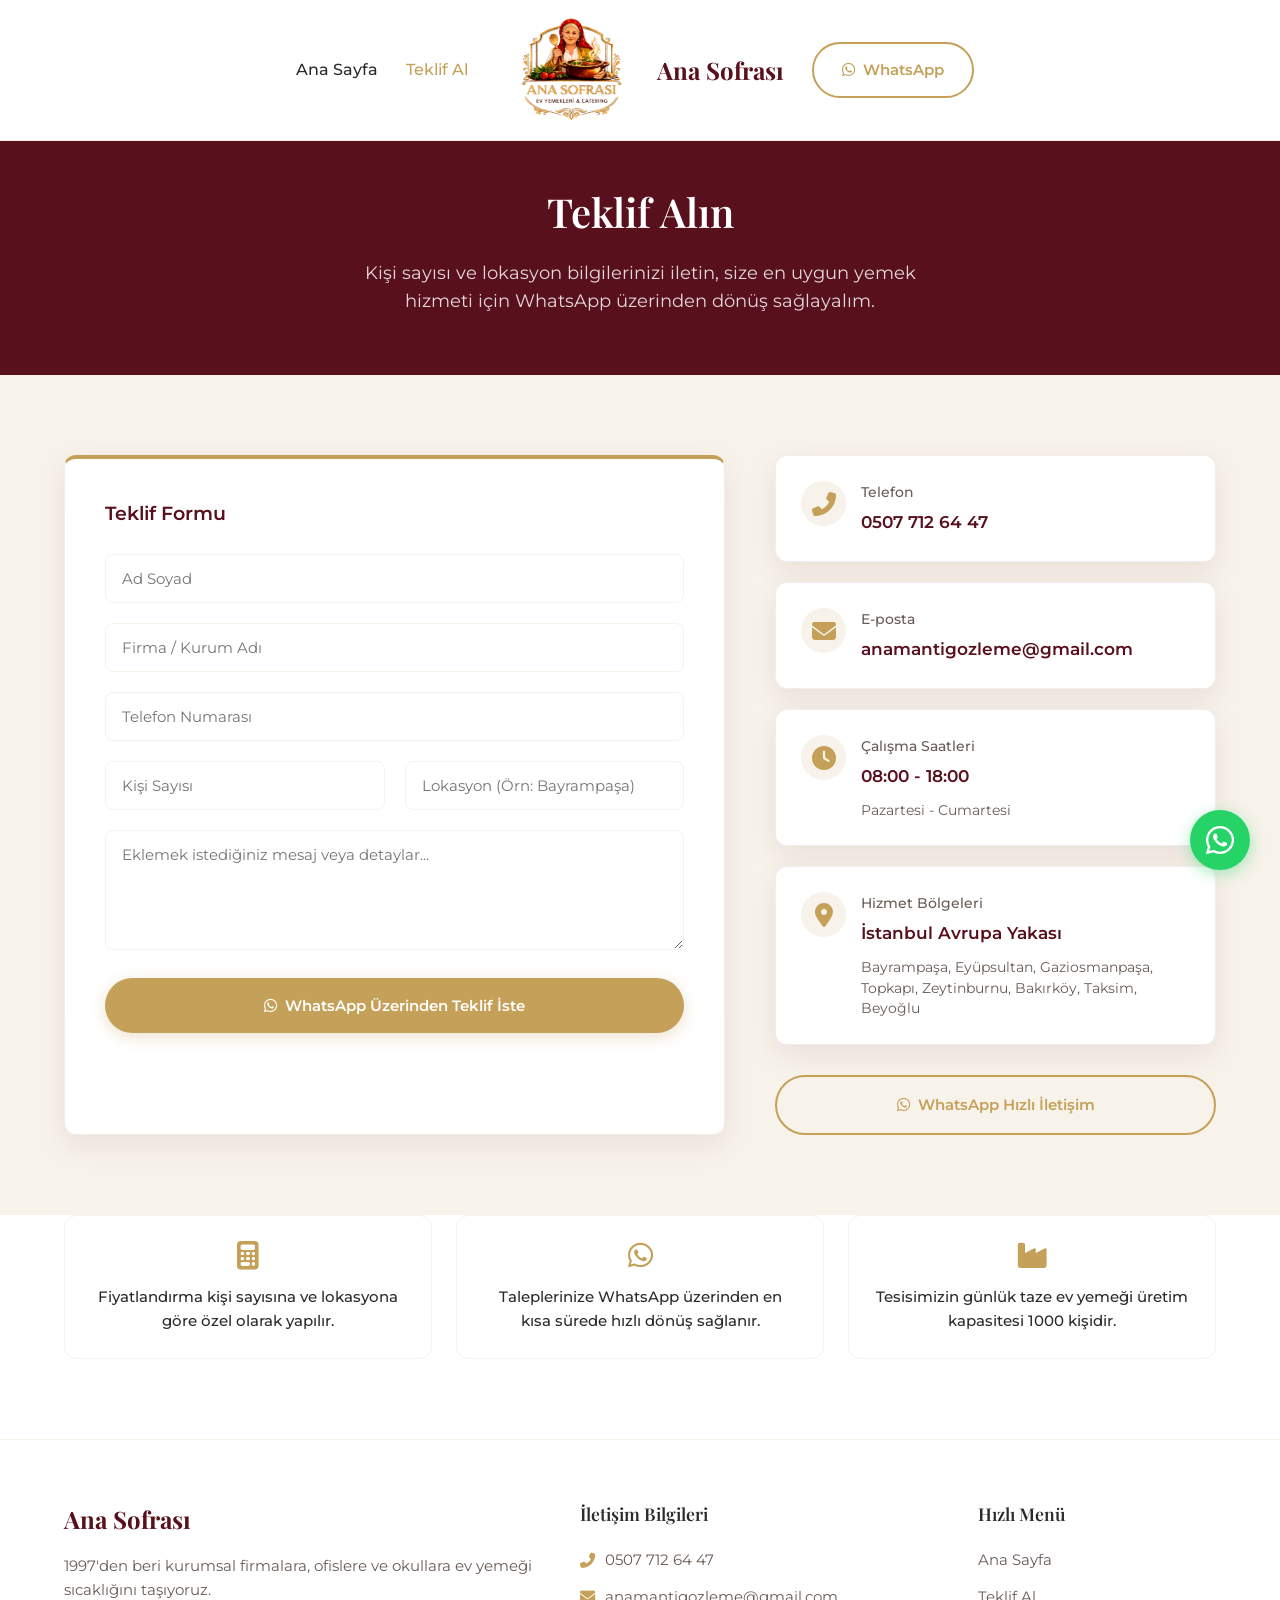
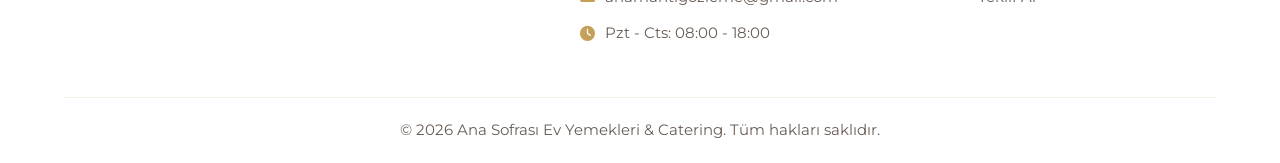
==== teklif.html @ 79eb02f5 "Add files via upload" ====
<!DOCTYPE html>
<html lang="tr">
<head>
    <meta charset="UTF-8">
    <meta name="viewport" content="width=device-width, initial-scale=1.0">
    <title>Teklif Al | Ana Sofrası Ev Yemekleri & Catering</title>
    <meta name="description" content="Ana Sofrası'ndan kurumsal yemek, ofis ve okul yemekleri için catering teklifi alın.">
    
    <!-- Google Fonts -->
    <link rel="preconnect" href="https://fonts.googleapis.com">
    <link rel="preconnect" href="https://fonts.gstatic.com" crossorigin>
    <link href="https://fonts.googleapis.com/css2?family=Montserrat:wght@400;500;600&family=Playfair+Display:ital,wght@0,600;0,700;1,600&display=swap" rel="stylesheet">
    
    <!-- FontAwesome -->
    <link rel="stylesheet" href="https://cdnjs.cloudflare.com/ajax/libs/font-awesome/6.4.0/css/all.min.css">
    
    <!-- Custom CSS -->
    <link rel="stylesheet" href="style.css?v=20260512-2">
</head>
<body>

    <!-- Floating WhatsApp -->
    <a href="https://wa.me/905077126447?text=Merhaba,%20Ana%20Sofrası%20Catering%20hakkında%20bilgi%20almak%20istiyorum." target="_blank" class="floating-whatsapp" aria-label="WhatsApp ile İletişim">
        <i class="fab fa-whatsapp"></i>
    </a>

    <!-- Navbar -->
    <nav class="navbar" id="navbar">
        <div class="container nav-container">
            <a href="index.html" class="logo-container">
                <img src="images/logo.png" alt="Ana Sofrası Logo" class="logo-img" onerror="this.style.display='none';">
                <span class="logo-text">Ana Sofrası</span>
            </a>
            
            <div class="nav-links">
                <a href="index.html">Ana Sayfa</a>
                <a href="teklif.html" class="active">Teklif Al</a>
            </div>
            
            <div class="nav-cta">
                <a href="https://wa.me/905077126447?text=Merhaba,%20Ana%20Sofrası%20Catering%20hakkında%20bilgi%20almak%20istiyorum." target="_blank" class="btn btn-outline-gold">
                    <i class="fab fa-whatsapp"></i> WhatsApp
                </a>
            </div>
            
            <div class="hamburger" id="hamburgerBtn">
                <i class="fas fa-bars"></i>
            </div>
        </div>
    </nav>

    <!-- Mobile Menu -->
    <div class="mobile-menu" id="mobileMenu">
        <a href="index.html">Ana Sayfa</a>
        <a href="teklif.html">Teklif Al</a>
        <a href="https://wa.me/905077126447?text=Merhaba,%20Ana%20Sofrası%20Catering%20hakkında%20bilgi%20almak%20istiyorum." target="_blank" class="btn btn-gold btn-block">
            <i class="fab fa-whatsapp"></i> WhatsApp
        </a>
    </div>

    <!-- Küçük Hero -->
    <header class="small-hero">
        <div class="container">
            <h1>Teklif Alın</h1>
            <p>Kişi sayısı ve lokasyon bilgilerinizi iletin, size en uygun yemek hizmeti için WhatsApp üzerinden dönüş sağlayalım.</p>
        </div>
    </header>

    <!-- İki Kolonlu Yapı -->
    <section class="section section-bg">
        <div class="container offer-grid">
            
            <!-- Sol: Teklif Formu -->
            <div class="offer-form-wrapper">
                <h3 style="margin-bottom: 25px; font-family: var(--font-body); color: var(--bordo);">Teklif Formu</h3>
                <form id="teklifForm">
                    <div class="form-group">
                        <input type="text" id="t_name" class="form-input" placeholder="Ad Soyad" required>
                    </div>
                    <div class="form-group">
                        <input type="text" id="t_company" class="form-input" placeholder="Firma / Kurum Adı" required>
                    </div>
                    <div class="form-group">
                        <input type="tel" id="t_phone" class="form-input" placeholder="Telefon Numarası" required>
                    </div>
                    <div class="form-row">
                        <div class="form-group">
                            <input type="number" id="t_people" class="form-input" placeholder="Kişi Sayısı" required>
                        </div>
                        <div class="form-group">
                            <input type="text" id="t_location" class="form-input" placeholder="Lokasyon (Örn: Bayrampaşa)" required>
                        </div>
                    </div>
                    <div class="form-group">
                        <textarea id="t_message" class="form-input" placeholder="Eklemek istediğiniz mesaj veya detaylar..."></textarea>
                    </div>
                    <button type="submit" class="btn btn-gold btn-block" style="padding: 16px;">
                        <i class="fab fa-whatsapp"></i> WhatsApp Üzerinden Teklif İste
                    </button>
                </form>
            </div>

            <!-- Sağ: İletişim Kartları -->
            <div class="contact-cards-wrapper">
                <div class="contact-info-card">
                    <i class="fas fa-phone-alt"></i>
                    <div>
                        <h5>Telefon</h5>
                        <a href="tel:05077126447">0507 712 64 47</a>
                    </div>
                </div>
                
                <div class="contact-info-card">
                    <i class="fas fa-envelope"></i>
                    <div>
                        <h5>E-posta</h5>
                        <a href="mailto:anamantigozleme@gmail.com">anamantigozleme@gmail.com</a>
                    </div>
                </div>
                
                <div class="contact-info-card">
                    <i class="fas fa-clock"></i>
                    <div>
                        <h5>Çalışma Saatleri</h5>
                        <p>08:00 - 18:00</p>
                        <div class="info-chips">Pazartesi - Cumartesi</div>
                    </div>
                </div>
                
                <div class="contact-info-card">
                    <i class="fas fa-map-marker-alt"></i>
                    <div>
                        <h5>Hizmet Bölgeleri</h5>
                        <p>İstanbul Avrupa Yakası</p>
                        <div class="info-chips">Bayrampaşa, Eyüpsultan, Gaziosmanpaşa, Topkapı, Zeytinburnu, Bakırköy, Taksim, Beyoğlu</div>
                    </div>
                </div>
                
                <a href="https://wa.me/905077126447?text=Merhaba,%20Ana%20Sofrası%20Catering%20hakkında%20bilgi%20almak%20istiyorum." target="_blank" class="btn btn-outline-gold btn-block" style="margin-top: 10px; padding: 16px;">
                    <i class="fab fa-whatsapp"></i> WhatsApp Hızlı İletişim
                </a>
            </div>
            
        </div>
    </section>

    <!-- Mini Bilgi Kartları -->
    <section class="section" style="background-color: var(--cream); padding-top: 0;">
        <div class="container mini-info-grid">
            <div class="mini-info-card">
                <i class="fas fa-calculator"></i>
                <p>Fiyatlandırma kişi sayısına ve lokasyona göre özel olarak yapılır.</p>
            </div>
            <div class="mini-info-card">
                <i class="fab fa-whatsapp"></i>
                <p>Taleplerinize WhatsApp üzerinden en kısa sürede hızlı dönüş sağlanır.</p>
            </div>
            <div class="mini-info-card">
                <i class="fas fa-industry"></i>
                <p>Tesisimizin günlük taze ev yemeği üretim kapasitesi 1000 kişidir.</p>
            </div>
        </div>
    </section>

    <!-- Minimal Footer -->
    <footer class="footer">
        <div class="container">
            <div class="footer-grid">
                <div class="footer-brand">
                    <span class="footer-logo">Ana Sofrası</span>
                    <p>1997'den beri kurumsal firmalara, ofislere ve okullara ev yemeği sıcaklığını taşıyoruz.</p>
                </div>
                
                <div class="footer-contact">
                    <h4>İletişim Bilgileri</h4>
                    <ul class="footer-list">
                        <li><i class="fas fa-phone-alt"></i> 0507 712 64 47</li>
                        <li><i class="fas fa-envelope"></i> anamantigozleme@gmail.com</li>
                        <li><i class="fas fa-clock"></i> Pzt - Cts: 08:00 - 18:00</li>
                    </ul>
                </div>
                
                <div class="footer-nav">
                    <h4>Hızlı Menü</h4>
                    <ul class="footer-list footer-links">
                        <li><a href="index.html">Ana Sayfa</a></li>
                        <li><a href="teklif.html">Teklif Al</a></li>
                    </ul>
                </div>
            </div>
            
            <div class="footer-bottom">
                <p>&copy; <span id="currentYear"></span> Ana Sofrası Ev Yemekleri & Catering. Tüm hakları saklıdır.</p>
            </div>
        </div>
    </footer>

    <!-- Script -->
    <script src="script.js"></script>
</body>
</html>
---- style.css ----
/* 
   Ana Sofrası Ev Yemekleri & Catering 
   Premium CSS 
*/

:root {
    /* Colors */
    --bordo: #58101C;
    --bordo-dark: #3a0a12;
    --bordo-gradient: linear-gradient(135deg, #58101C 0%, #3a0a12 100%);
    --gold: #C5A059;
    --gold-hover: #D8B066;

    /* Vişne Çürüğü Ana Renkler (Eski Beyaz/Krem yerine) */
    --cream: #FFFFFF;
    /* Arka plan */
    --beige: #F7F2EA;
    /* İkincil arka plan */
    --white: #FFFFFF;
    /* Kartlar ve kutular için vişne çürüğü */

    --text-main: #2B2B2B;
    --text-muted: #685C55;

    /* Fonts */
    --font-heading: 'Playfair Display', serif;
    --font-body: 'Montserrat', sans-serif;

    /* Spacing & Utilities */
    --radius: 12px;
    --shadow-soft: 0 10px 30px rgba(88, 16, 28, 0.08);
    --shadow-hover: 0 15px 40px rgba(88, 16, 28, 0.14);
    --transition: all 0.3s cubic-bezier(0.25, 0.8, 0.25, 1);
}

* {
    margin: 0;
    padding: 0;
    box-sizing: border-box;
}

body {
    font-family: var(--font-body);
    color: var(--text-main);
    background-color: var(--cream);
    line-height: 1.6;
    overflow-x: hidden;
}

h1,
h2,
h3,
h4,
h5,
h6 {
    font-family: var(--font-heading);
    color: var(--bordo);
    font-weight: 600;
}

a {
    text-decoration: none;
    color: inherit;
}

ul {
    list-style: none;
}

img {
    max-width: 100%;
    display: block;
}

.container {
    width: 100%;
    max-width: 1200px;
    margin: 0 auto;
    padding: 0 24px;
}

/* BUTTONS */
.btn {
    display: inline-flex;
    align-items: center;
    justify-content: center;
    gap: 8px;
    padding: 14px 28px;
    border-radius: 50px;
    font-family: var(--font-body);
    font-weight: 600;
    font-size: 0.95rem;
    cursor: pointer;
    transition: var(--transition);
    border: 2px solid transparent;
}

.btn-gold {
    background-color: var(--gold);
    color: #FFFFFF;
    box-shadow: 0 4px 15px rgba(197, 160, 89, 0.3);
}

.btn-gold:hover {
    background-color: var(--gold-hover);
    transform: translateY(-2px);
    box-shadow: 0 6px 20px rgba(197, 160, 89, 0.4);
}

.btn-outline-gold {
    background-color: transparent;
    border-color: var(--gold);
    color: var(--gold);
}

.btn-outline-gold:hover {
    background-color: var(--gold);
    color: #FFFFFF;
}

.btn-white {
    background-color: var(--white);
    color: var(--bordo);
    border-color: rgba(88, 16, 28, 0.1);
}

.btn-white:hover {
    background-color: var(--beige);
}

.btn-block {
    width: 100%;
}

/* NAVBAR */
.navbar {
    position: fixed;
    top: 0;
    width: 100%;
    z-index: 1000;
    padding: 8px 0;
    background-color: #ffffff;
    backdrop-filter: blur(10px);
    border-bottom: 1px solid rgba(197, 160, 89, 0.2);
    transition: var(--transition);
}

.navbar.scrolled {
    padding: 6px 0;
    background-color: #ffffff;
    box-shadow: 0 4px 20px rgba(0, 0, 0, 0.08);
}

.nav-container {
    display: grid;
    grid-template-columns: 1fr auto 1fr;
    align-items: center;
    min-height: 124px;
    gap: 28px;
}

.logo-container {
    display: flex;
    align-items: center;
    justify-self: center;
    grid-column: 2;
    flex: 0 0 auto;
    gap: 12px;
}

.logo-img {
    height: 120px;
    width: auto;
    object-fit: contain;
}

.logo-text {
    font-family: var(--font-heading);
    font-size: 1.5rem;
    font-weight: 700;
    color: var(--bordo);
    line-height: 1;
    white-space: nowrap;
}

.nav-links {
    display: flex;
    align-items: center;
    gap: 28px;
    justify-self: end;
    grid-column: 1;
    grid-row: 1;
}

.nav-links a {
    font-weight: 500;
    font-size: 1rem;
    color: #2b2b2b;
    transition: var(--transition);
}

.nav-cta {
    justify-self: start;
    grid-column: 3;
    grid-row: 1;
    flex: 0 0 auto;
}

.nav-links a:hover,
.nav-links a.active {
    color: var(--gold);
}

.hamburger {
    display: none;
    font-size: 1.5rem;
    color: #2b2b2b;
    cursor: pointer;
}

.mobile-menu {
    position: fixed;
    top: 0;
    right: -100%;
    width: 280px;
    height: 100vh;
    background-color: var(--white);
    box-shadow: -5px 0 20px rgba(0, 0, 0, 0.05);
    z-index: 999;
    padding: 100px 30px 40px;
    display: flex;
    flex-direction: column;
    gap: 20px;
    transition: var(--transition);
}

.mobile-menu.active {
    right: 0;
}

.mobile-menu a {
    font-size: 1.2rem;
    font-weight: 500;
    color: var(--bordo);
    border-bottom: 1px solid var(--beige);
    padding-bottom: 10px;
}

.mobile-menu .btn {
    border: none;
    margin-top: 20px;
}

/* FLOATING WHATSAPP */
.floating-whatsapp {
    position: fixed;
    bottom: 30px;
    right: 30px;
    background-color: #25D366;
    color: #FFFFFF;
    width: 60px;
    height: 60px;
    border-radius: 50%;
    display: flex;
    align-items: center;
    justify-content: center;
    font-size: 32px;
    box-shadow: 0 4px 15px rgba(37, 211, 102, 0.4);
    z-index: 998;
    transition: var(--transition);
}

.floating-whatsapp:hover {
    transform: scale(1.1);
    background-color: #1ebd5a;
}

/* HERO SECTION */
.hero {
    padding: 190px 0 80px;
    min-height: 70vh;
    display: flex;
    align-items: center;
    position: relative;
    background-color: var(--cream);
}

.hero-grid {
    display: grid;
    grid-template-columns: 1.1fr 0.9fr;
    gap: 60px;
    align-items: center;
}

.hero-content .year-tag {
    color: var(--gold);
    font-weight: 600;
    font-size: 1rem;
    text-transform: uppercase;
    letter-spacing: 2px;
    display: block;
    margin-bottom: 15px;
}

.hero-content h1 {
    font-size: 3.5rem;
    line-height: 1.1;
    margin-bottom: 24px;
}

.hero-content p {
    font-size: 1.15rem;
    color: var(--text-muted);
    margin-bottom: 35px;
    max-width: 90%;
}

.hero-buttons {
    display: flex;
    gap: 15px;
    margin-bottom: 40px;
}

.trust-badges {
    display: flex;
    gap: 20px;
    flex-wrap: wrap;
}

.badge {
    display: flex;
    align-items: center;
    gap: 8px;
    font-size: 0.85rem;
    font-weight: 500;
    color: var(--text-main);
    background-color: var(--white);
    border: 1px solid var(--beige);
    padding: 8px 16px;
    border-radius: 30px;
    box-shadow: var(--shadow-soft);
}

.badge i {
    color: var(--gold);
}

.hero-image-wrapper {
    position: relative;
}

.hero-image {
    width: 100%;
    height: 500px;
    object-fit: cover;
    border-radius: var(--radius);
    box-shadow: var(--shadow-soft);
}

.hero-decor {
    position: absolute;
    bottom: -30px;
    left: -30px;
    width: 150px;
    height: 150px;
    border-radius: 50%;
    background-color: var(--gold);
    opacity: 0.1;
    z-index: -1;
}

.hero-decor-2 {
    position: absolute;
    top: -20px;
    right: -20px;
    width: 100px;
    height: 100px;
    border-radius: 50%;
    border: 2px dashed var(--gold);
    opacity: 0.3;
    z-index: -1;
}

/* SECTION UTILS */
.section {
    padding: 80px 0;
}

.section-bg {
    background-color: var(--beige);
}

.section-title {
    font-size: 2.2rem;
    margin-bottom: 20px;
}

.section-subtitle {
    color: var(--gold);
    font-size: 0.9rem;
    font-weight: 600;
    text-transform: uppercase;
    letter-spacing: 1.5px;
    margin-bottom: 10px;
    display: block;
}

/* HAKKIMIZDA & HİZMETLER */
.about-services-grid {
    display: grid;
    grid-template-columns: 0.8fr 1.2fr;
    gap: 50px;
    align-items: center;
}

.about-img {
    width: 100%;
    height: auto;
    border-radius: var(--radius);
    box-shadow: var(--shadow-soft);
}

.services-mini-grid {
    display: grid;
    grid-template-columns: 1fr 1fr;
    gap: 20px;
    margin-top: 30px;
}

.service-mini-card {
    background-color: var(--white);
    padding: 20px;
    border-radius: var(--radius);
    border: 1px solid rgba(88, 16, 28, 0.08);
    display: flex;
    align-items: center;
    gap: 15px;
    transition: var(--transition);
}

.service-mini-card:hover {
    background-color: #FBF8F3;
    box-shadow: var(--shadow-soft);
    transform: translateY(-3px);
}

.service-mini-card i {
    font-size: 1.5rem;
    color: var(--bordo);
    background-color: var(--beige);
    width: 50px;
    height: 50px;
    display: flex;
    justify-content: center;
    align-items: center;
    border-radius: 50%;
}

.service-mini-card h4 {
    font-size: 1rem;
    color: var(--text-main);
    font-family: var(--font-body);
}

/* MENU GALLERY */
.menu-grid {
    display: grid;
    grid-template-columns: repeat(4, 1fr);
    gap: 20px;
    margin-top: 40px;
}

.menu-item {
    border-radius: var(--radius);
    overflow: hidden;
    position: relative;
    aspect-ratio: 1;
    box-shadow: var(--shadow-soft);
}

.menu-item img {
    width: 100%;
    height: 100%;
    object-fit: cover;
    transition: transform 0.5s ease;
}

.menu-item:hover img {
    transform: scale(1.05);
}

/* REGIONS & REFS */
.regions-refs-grid {
    display: grid;
    grid-template-columns: 1fr 1fr;
    gap: 60px;
}

.chips-container {
    display: flex;
    flex-wrap: wrap;
    gap: 12px;
    margin-top: 25px;
}

.chip {
    background-color: var(--white);
    border: 1px solid var(--beige);
    padding: 10px 20px;
    border-radius: 30px;
    font-size: 0.95rem;
    font-weight: 500;
    color: var(--bordo);
    box-shadow: 0 2px 5px rgba(0, 0, 0, 0.02);
}

.refs-container {
    display: flex;
    flex-direction: column;
    gap: 15px;
    margin-top: 25px;
}

.ref-card {
    background-color: var(--white);
    padding: 15px 25px;
    border-radius: var(--radius);
    display: flex;
    align-items: center;
    box-shadow: var(--shadow-soft);
    border: 1px solid rgba(88, 16, 28, 0.08);
    border-left: 4px solid var(--gold);
    height: 80px;
}

.ref-card img {
    max-height: 40px;
    max-width: 150px;
    object-fit: contain;
}

.ref-text-fallback {
    font-family: var(--font-heading);
    font-size: 1.2rem;
    color: var(--text-main);
    font-weight: 600;
}

/* CTA SECTION */
.cta-section {
    background: var(--bordo-gradient);
    padding: 70px 0;
    text-align: center;
    border-radius: 20px;
    margin: 40px 24px;
}

.cta-section h2 {
    color: #FFFFFF;
    font-size: 2rem;
    margin-bottom: 30px;
    max-width: 600px;
    margin-left: auto;
    margin-right: auto;
}

.cta-buttons {
    display: flex;
    justify-content: center;
    gap: 15px;
}

/* FOOTER */
.footer {
    background-color: var(--white);
    padding: 60px 0 20px;
    border-top: 1px solid var(--beige);
}

.footer-grid {
    display: grid;
    grid-template-columns: 2fr 1.5fr 1fr;
    gap: 40px;
    margin-bottom: 40px;
}

.footer-logo {
    font-family: var(--font-heading);
    font-size: 1.5rem;
    color: var(--bordo);
    font-weight: 700;
    margin-bottom: 15px;
    display: block;
}

.footer p {
    color: var(--text-muted);
    font-size: 0.95rem;
}

.footer h4 {
    color: var(--text-main);
    font-size: 1.1rem;
    margin-bottom: 20px;
}

.footer-list li {
    margin-bottom: 12px;
    color: var(--text-muted);
    font-size: 0.95rem;
    display: flex;
    align-items: center;
    gap: 10px;
}

.footer-list i {
    color: var(--gold);
}

.footer-links li a {
    transition: var(--transition);
}

.footer-links li a:hover {
    color: var(--gold);
}

.footer-bottom {
    text-align: center;
    padding-top: 20px;
    border-top: 1px solid var(--beige);
    color: var(--text-muted);
    font-size: 0.85rem;
}

/* -------------------------------------
   TEKLİF SAYFASI STYLES
--------------------------------------*/
.small-hero {
    background-color: var(--bordo);
    padding: 180px 0 60px;
    text-align: center;
}

.small-hero h1 {
    color: #FFFFFF;
    font-size: 2.5rem;
    margin-bottom: 15px;
}

.small-hero p {
    color: rgba(255, 255, 255, 0.84);
    font-size: 1.1rem;
    max-width: 600px;
    margin: 0 auto;
}

.offer-grid {
    display: grid;
    grid-template-columns: 1.2fr 0.8fr;
    gap: 50px;
}

/* Form */
.offer-form-wrapper {
    background-color: var(--white);
    padding: 40px;
    border-radius: var(--radius);
    box-shadow: var(--shadow-soft);
    border: 1px solid rgba(88, 16, 28, 0.08);
    border-top: 4px solid var(--gold);
}

.form-group {
    margin-bottom: 20px;
}

.form-row {
    display: grid;
    grid-template-columns: 1fr 1fr;
    gap: 20px;
}

.form-input {
    width: 100%;
    padding: 14px 16px;
    border: 1px solid var(--beige);
    border-radius: 8px;
    font-family: var(--font-body);
    font-size: 0.95rem;
    background-color: #FFFFFF;
    color: var(--text-main);
    transition: var(--transition);
}

.form-input:focus {
    outline: none;
    border-color: var(--gold);
    background-color: var(--white);
    box-shadow: 0 0 0 3px rgba(197, 160, 89, 0.1);
}

textarea.form-input {
    resize: vertical;
    min-height: 120px;
}

/* Contact Cards */
.contact-cards-wrapper {
    display: flex;
    flex-direction: column;
    gap: 20px;
}

.contact-info-card {
    background-color: var(--white);
    padding: 25px;
    border-radius: var(--radius);
    box-shadow: var(--shadow-soft);
    border: 1px solid rgba(88, 16, 28, 0.08);
    display: flex;
    align-items: flex-start;
    gap: 15px;
}

.contact-info-card i {
    font-size: 1.5rem;
    color: var(--gold);
    background-color: var(--beige);
    width: 45px;
    height: 45px;
    display: flex;
    align-items: center;
    justify-content: center;
    border-radius: 50%;
    flex-shrink: 0;
}

.contact-info-card h5 {
    font-family: var(--font-body);
    color: var(--text-muted);
    font-size: 0.9rem;
    font-weight: 500;
    margin-bottom: 5px;
}

.contact-info-card p,
.contact-info-card a {
    color: var(--bordo);
    font-weight: 600;
    font-size: 1.05rem;
}

.info-chips {
    margin-top: 10px;
    font-size: 0.85rem;
    color: var(--text-muted);
    line-height: 1.5;
}

/* Mini Info Cards */
.mini-info-grid {
    display: grid;
    grid-template-columns: repeat(3, 1fr);
    gap: 24px;
}

.mini-info-card {
    background-color: var(--white);
    padding: 25px;
    border-radius: var(--radius);
    text-align: center;
    border: 1px solid var(--beige);
}

.mini-info-card i {
    font-size: 1.8rem;
    color: var(--gold);
    margin-bottom: 15px;
}

.mini-info-card p {
    font-size: 0.95rem;
    font-weight: 500;
    color: var(--text-main);
}

/* -------------------------------------
   RESPONSIVE DESIGN
--------------------------------------*/
@media (max-width: 992px) {

    .hero-grid,
    .about-services-grid,
    .regions-refs-grid,
    .offer-grid {
        grid-template-columns: 1fr;
    }

    .hero {
        padding-top: 170px;
        text-align: center;
    }

    .hero-content h1 {
        font-size: 2.8rem;
    }

    .hero-content p {
        margin: 0 auto 30px;
    }

    .hero-buttons {
        justify-content: center;
    }

    .trust-badges {
        justify-content: center;
    }

    .hero-image {
        height: 400px;
    }

    .menu-grid {
        grid-template-columns: repeat(2, 1fr);
    }

    .footer-grid {
        grid-template-columns: 1fr 1fr;
    }
}

@media (max-width: 768px) {
    .nav-container {
        min-height: 96px;
        display: flex;
        justify-content: space-between;
    }

    .logo-img {
        height: 92px;
    }

    .logo-text {
        font-size: 1.25rem;
    }

    .nav-links,
    .nav-cta {
        display: none;
    }

    .hamburger {
        display: block;
    }

    .hero-buttons {
        flex-direction: column;
    }

    .services-mini-grid {
        grid-template-columns: 1fr;
    }

    .cta-section {
        margin: 20px 10px;
        padding: 50px 20px;
    }

    .cta-buttons {
        flex-direction: column;
    }

    .footer-grid {
        grid-template-columns: 1fr;
        text-align: center;
    }

    .footer-list li {
        justify-content: center;
    }

    .form-row {
        grid-template-columns: 1fr;
    }

    .mini-info-grid {
        grid-template-columns: 1fr;
    }
}

@media (max-width: 480px) {
    .hero-content h1 {
        font-size: 2.2rem;
    }

    .menu-grid {
        grid-template-columns: 1fr;
    }
}
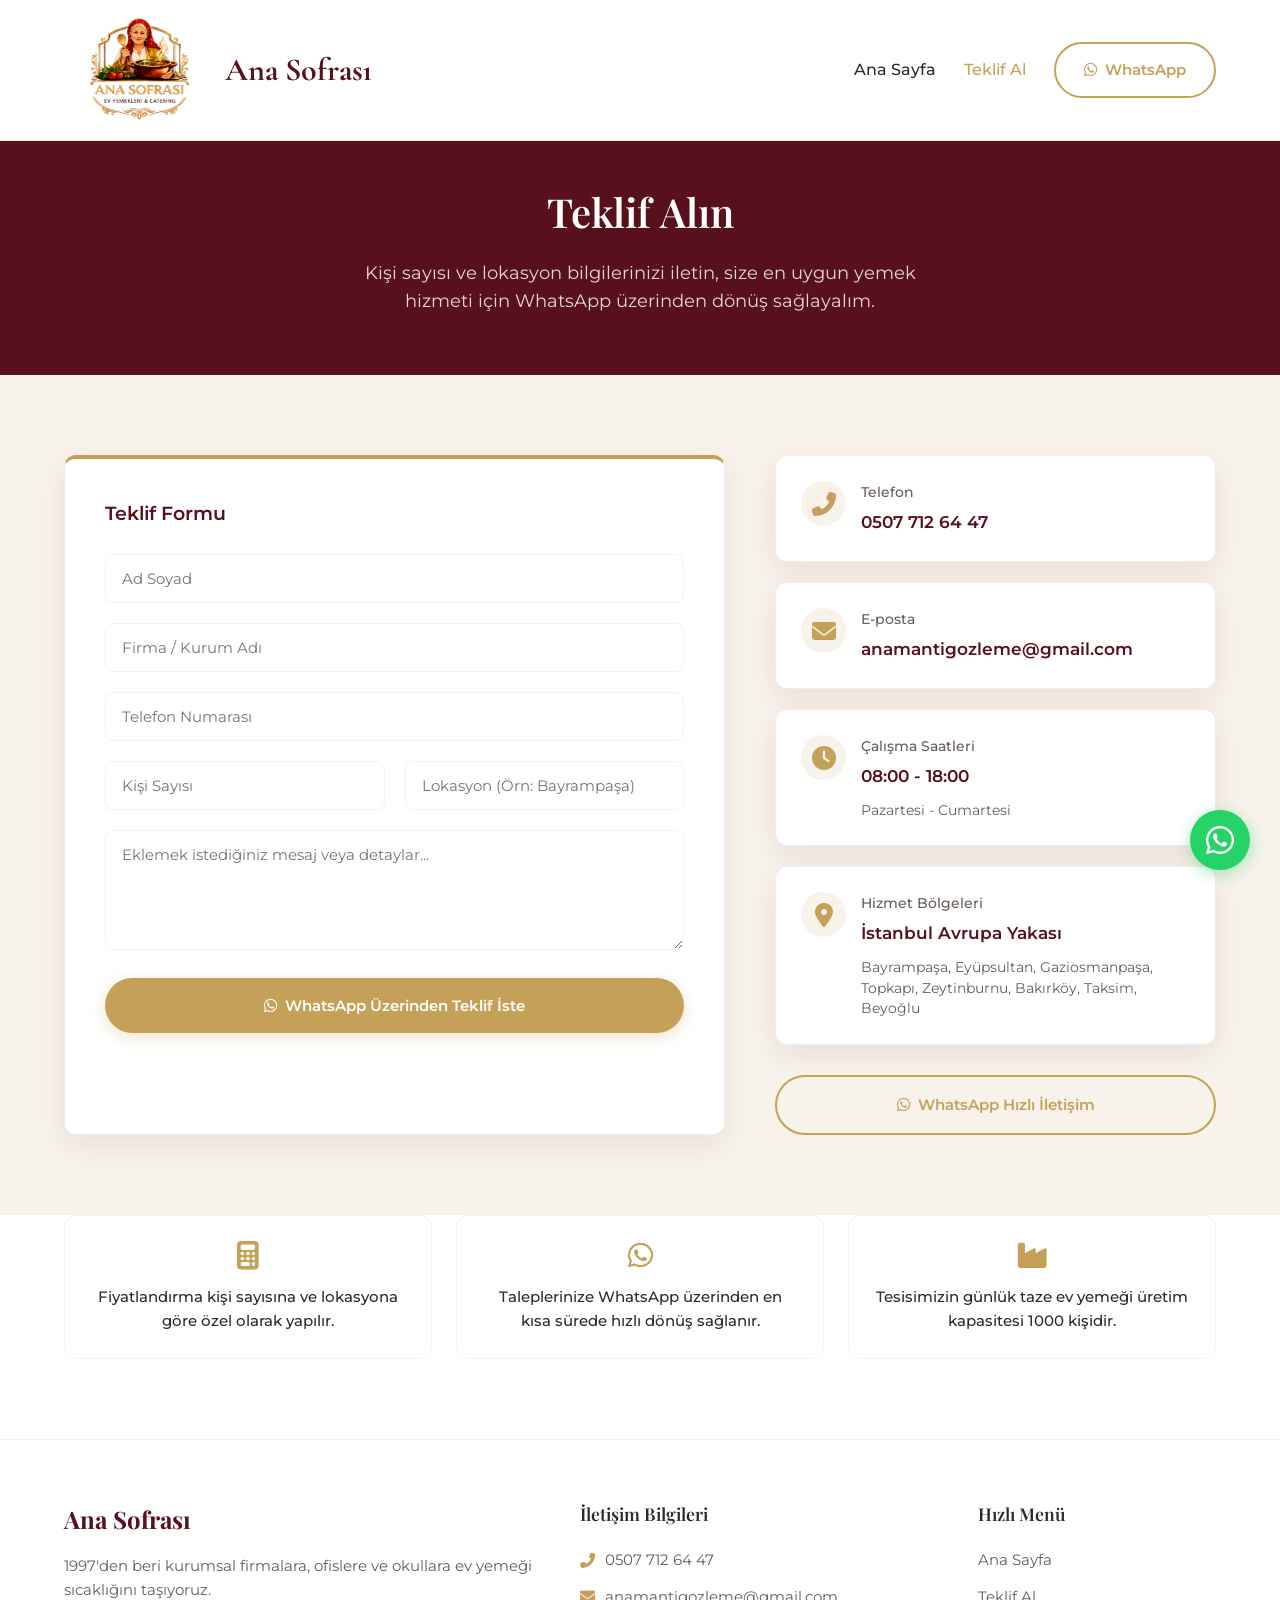
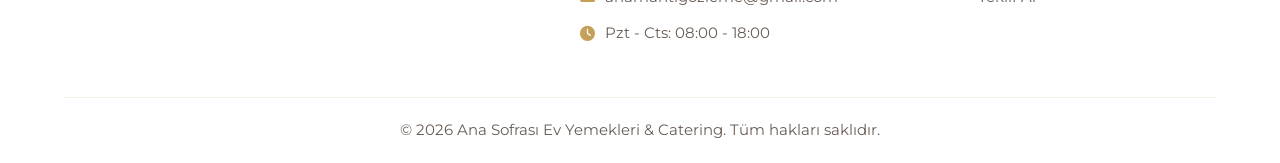
==== commit 88c6500c: "Add files via upload" ====
--- a/teklif.html
+++ b/teklif.html
@@ -9,13 +9,13 @@
     <!-- Google Fonts -->
     <link rel="preconnect" href="https://fonts.googleapis.com">
     <link rel="preconnect" href="https://fonts.gstatic.com" crossorigin>
-    <link href="https://fonts.googleapis.com/css2?family=Montserrat:wght@400;500;600&family=Playfair+Display:ital,wght@0,600;0,700;1,600&display=swap" rel="stylesheet">
+    <link href="https://fonts.googleapis.com/css2?family=Cormorant+Garamond:wght@600;700&family=Montserrat:wght@400;500;600&family=Playfair+Display:ital,wght@0,600;0,700;1,600&display=swap" rel="stylesheet">
     
     <!-- FontAwesome -->
     <link rel="stylesheet" href="https://cdnjs.cloudflare.com/ajax/libs/font-awesome/6.4.0/css/all.min.css">
     
     <!-- Custom CSS -->
-    <link rel="stylesheet" href="style.css?v=20260512-2">
+    <link rel="stylesheet" href="style.css?v=20260512-3">
 </head>
 <body>
 
--- a/style.css
+++ b/style.css
@@ -152,8 +152,8 @@
 }
 
 .nav-container {
-    display: grid;
-    grid-template-columns: 1fr auto 1fr;
+    display: flex;
+    justify-content: space-between;
     align-items: center;
     min-height: 124px;
     gap: 28px;
@@ -162,8 +162,6 @@
 .logo-container {
     display: flex;
     align-items: center;
-    justify-self: center;
-    grid-column: 2;
     flex: 0 0 auto;
     gap: 12px;
 }
@@ -175,21 +173,20 @@
 }
 
 .logo-text {
-    font-family: var(--font-heading);
-    font-size: 1.5rem;
+    font-family: 'Cormorant Garamond', var(--font-heading);
+    font-size: 2rem;
     font-weight: 700;
     color: var(--bordo);
     line-height: 1;
     white-space: nowrap;
+    letter-spacing: 0;
 }
 
 .nav-links {
     display: flex;
     align-items: center;
     gap: 28px;
-    justify-self: end;
-    grid-column: 1;
-    grid-row: 1;
+    margin-left: auto;
 }
 
 .nav-links a {
@@ -200,9 +197,6 @@
 }
 
 .nav-cta {
-    justify-self: start;
-    grid-column: 3;
-    grid-row: 1;
     flex: 0 0 auto;
 }
 
@@ -843,7 +837,7 @@
     }
 
     .logo-text {
-        font-size: 1.25rem;
+        font-size: 1.5rem;
     }
 
     .nav-links,
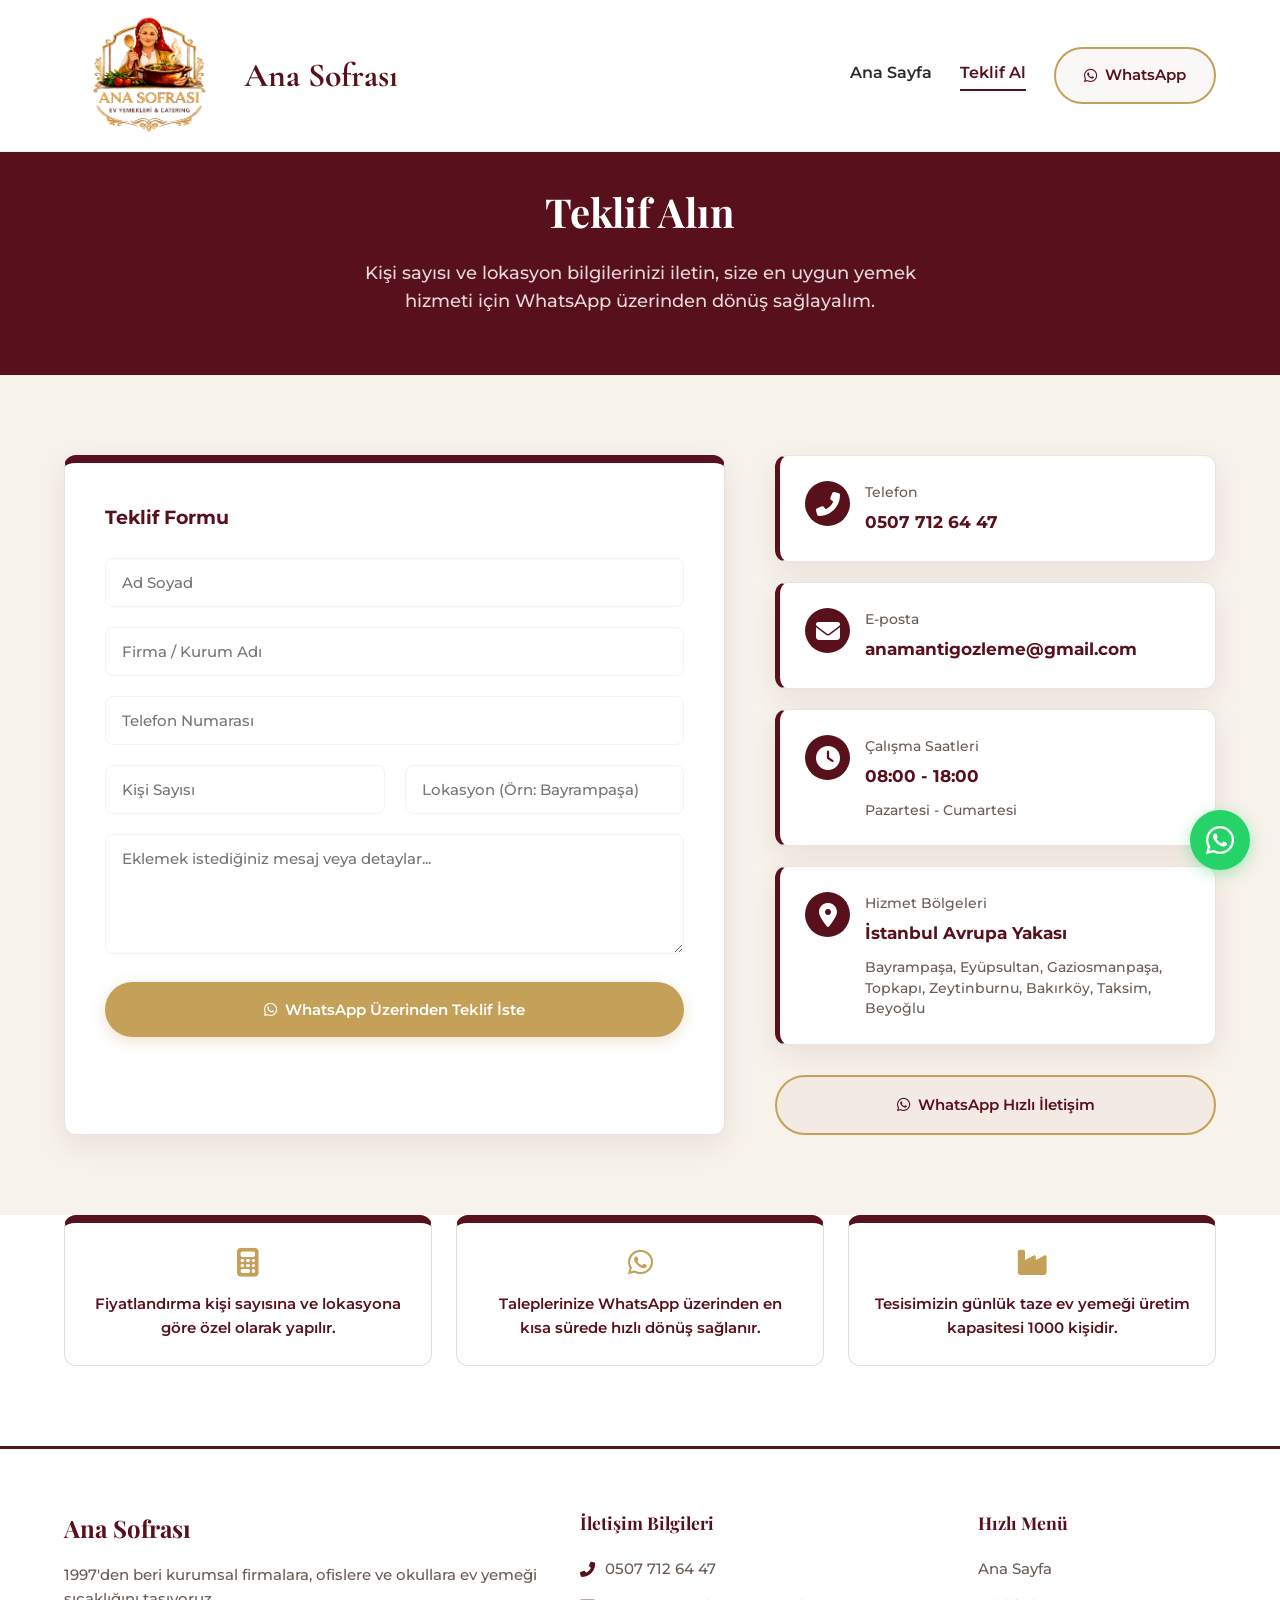
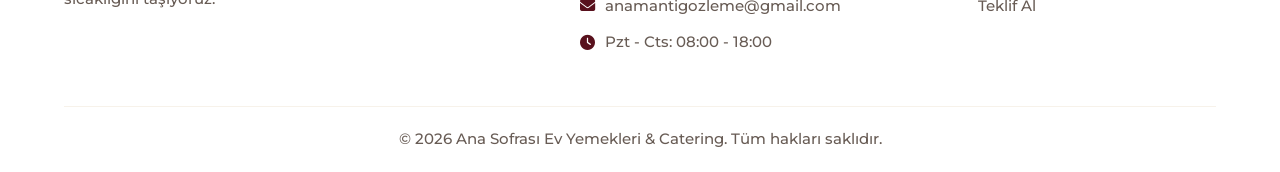
==== commit 36294f3a: "Add files via upload" ====
--- a/teklif.html
+++ b/teklif.html
@@ -15,7 +15,7 @@
     <link rel="stylesheet" href="https://cdnjs.cloudflare.com/ajax/libs/font-awesome/6.4.0/css/all.min.css">
     
     <!-- Custom CSS -->
-    <link rel="stylesheet" href="style.css?v=20260512-3">
+    <link rel="stylesheet" href="style.css?v=20260512-6">
 </head>
 <body>
 
--- a/style.css
+++ b/style.css
@@ -44,6 +44,7 @@
     color: var(--text-main);
     background-color: var(--cream);
     line-height: 1.6;
+    font-weight: 500;
     overflow-x: hidden;
 }
 
@@ -55,7 +56,7 @@
 h6 {
     font-family: var(--font-heading);
     color: var(--bordo);
-    font-weight: 600;
+    font-weight: 700;
 }
 
 a {
@@ -108,9 +109,9 @@
 }
 
 .btn-outline-gold {
-    background-color: transparent;
+    background-color: rgba(88, 16, 28, 0.03);
     border-color: var(--gold);
-    color: var(--gold);
+    color: var(--bordo);
 }
 
 .btn-outline-gold:hover {
@@ -142,6 +143,7 @@
     background-color: #ffffff;
     backdrop-filter: blur(10px);
     border-bottom: 1px solid rgba(197, 160, 89, 0.2);
+    box-shadow: 0 2px 0 rgba(88, 16, 28, 0.04);
     transition: var(--transition);
 }
 
@@ -167,14 +169,14 @@
 }
 
 .logo-img {
-    height: 120px;
+    height: 135px;
     width: auto;
     object-fit: contain;
 }
 
 .logo-text {
     font-family: 'Cormorant Garamond', var(--font-heading);
-    font-size: 2rem;
+    font-size: 2.1rem;
     font-weight: 700;
     color: var(--bordo);
     line-height: 1;
@@ -190,10 +192,12 @@
 }
 
 .nav-links a {
-    font-weight: 500;
+    font-weight: 600;
     font-size: 1rem;
     color: #2b2b2b;
     transition: var(--transition);
+    position: relative;
+    padding-bottom: 6px;
 }
 
 .nav-cta {
@@ -202,7 +206,23 @@
 
 .nav-links a:hover,
 .nav-links a.active {
-    color: var(--gold);
+    color: var(--bordo);
+}
+
+.nav-links a::after {
+    content: "";
+    position: absolute;
+    left: 0;
+    bottom: 0;
+    width: 0;
+    height: 2px;
+    background-color: var(--bordo);
+    transition: var(--transition);
+}
+
+.nav-links a:hover::after,
+.nav-links a.active::after {
+    width: 100%;
 }
 
 .hamburger {
@@ -287,12 +307,15 @@
 }
 
 .hero-content .year-tag {
-    color: var(--gold);
+    color: #FFFFFF;
+    background-color: var(--bordo);
     font-weight: 600;
     font-size: 1rem;
     text-transform: uppercase;
     letter-spacing: 2px;
-    display: block;
+    display: inline-flex;
+    padding: 8px 14px;
+    border-radius: 999px;
     margin-bottom: 15px;
 }
 
@@ -305,6 +328,7 @@
 .hero-content p {
     font-size: 1.15rem;
     color: var(--text-muted);
+    font-weight: 500;
     margin-bottom: 35px;
     max-width: 90%;
 }
@@ -326,17 +350,17 @@
     align-items: center;
     gap: 8px;
     font-size: 0.85rem;
-    font-weight: 500;
-    color: var(--text-main);
-    background-color: var(--white);
-    border: 1px solid var(--beige);
+    font-weight: 600;
+    color: #FFFFFF;
+    background-color: var(--bordo);
+    border: 1px solid var(--bordo);
     padding: 8px 16px;
     border-radius: 30px;
     box-shadow: var(--shadow-soft);
 }
 
 .badge i {
-    color: var(--gold);
+    color: var(--gold-hover);
 }
 
 .hero-image-wrapper {
@@ -387,10 +411,11 @@
 .section-title {
     font-size: 2.2rem;
     margin-bottom: 20px;
+    color: var(--bordo);
 }
 
 .section-subtitle {
-    color: var(--gold);
+    color: var(--bordo);
     font-size: 0.9rem;
     font-weight: 600;
     text-transform: uppercase;
@@ -399,6 +424,20 @@
     display: block;
 }
 
+.section-subtitle::after {
+    content: "";
+    display: block;
+    width: 42px;
+    height: 2px;
+    background-color: var(--bordo);
+    margin-top: 8px;
+}
+
+.text-center .section-subtitle::after {
+    margin-left: auto;
+    margin-right: auto;
+}
+
 /* HAKKIMIZDA & HİZMETLER */
 .about-services-grid {
     display: grid;
@@ -425,11 +464,12 @@
     background-color: var(--white);
     padding: 20px;
     border-radius: var(--radius);
-    border: 1px solid rgba(88, 16, 28, 0.08);
+    border: 1px solid rgba(88, 16, 28, 0.14);
     display: flex;
     align-items: center;
     gap: 15px;
     transition: var(--transition);
+    border-left: 5px solid var(--bordo);
 }
 
 .service-mini-card:hover {
@@ -440,8 +480,8 @@
 
 .service-mini-card i {
     font-size: 1.5rem;
-    color: var(--bordo);
-    background-color: var(--beige);
+    color: #FFFFFF;
+    background-color: var(--bordo);
     width: 50px;
     height: 50px;
     display: flex;
@@ -452,8 +492,9 @@
 
 .service-mini-card h4 {
     font-size: 1rem;
-    color: var(--text-main);
+    color: var(--bordo);
     font-family: var(--font-body);
+    font-weight: 700;
 }
 
 /* MENU GALLERY */
@@ -498,13 +539,13 @@
 }
 
 .chip {
-    background-color: var(--white);
-    border: 1px solid var(--beige);
+    background-color: var(--bordo);
+    border: 1px solid rgba(88, 16, 28, 0.18);
     padding: 10px 20px;
     border-radius: 30px;
     font-size: 0.95rem;
-    font-weight: 500;
-    color: var(--bordo);
+    font-weight: 600;
+    color: #FFFFFF;
     box-shadow: 0 2px 5px rgba(0, 0, 0, 0.02);
 }
 
@@ -522,8 +563,8 @@
     display: flex;
     align-items: center;
     box-shadow: var(--shadow-soft);
-    border: 1px solid rgba(88, 16, 28, 0.08);
-    border-left: 4px solid var(--gold);
+    border: 1px solid rgba(88, 16, 28, 0.1);
+    border-left: 8px solid var(--bordo);
     height: 80px;
 }
 
@@ -568,7 +609,7 @@
 .footer {
     background-color: var(--white);
     padding: 60px 0 20px;
-    border-top: 1px solid var(--beige);
+    border-top: 3px solid var(--bordo);
 }
 
 .footer-grid {
@@ -593,7 +634,7 @@
 }
 
 .footer h4 {
-    color: var(--text-main);
+    color: var(--bordo);
     font-size: 1.1rem;
     margin-bottom: 20px;
 }
@@ -608,7 +649,7 @@
 }
 
 .footer-list i {
-    color: var(--gold);
+    color: var(--bordo);
 }
 
 .footer-links li a {
@@ -661,8 +702,8 @@
     padding: 40px;
     border-radius: var(--radius);
     box-shadow: var(--shadow-soft);
-    border: 1px solid rgba(88, 16, 28, 0.08);
-    border-top: 4px solid var(--gold);
+    border: 1px solid rgba(88, 16, 28, 0.12);
+    border-top: 8px solid var(--bordo);
 }
 
 .form-group {
@@ -682,6 +723,7 @@
     border-radius: 8px;
     font-family: var(--font-body);
     font-size: 0.95rem;
+    font-weight: 500;
     background-color: #FFFFFF;
     color: var(--text-main);
     transition: var(--transition);
@@ -689,9 +731,9 @@
 
 .form-input:focus {
     outline: none;
-    border-color: var(--gold);
+    border-color: var(--bordo);
     background-color: var(--white);
-    box-shadow: 0 0 0 3px rgba(197, 160, 89, 0.1);
+    box-shadow: 0 0 0 3px rgba(88, 16, 28, 0.1);
 }
 
 textarea.form-input {
@@ -711,16 +753,17 @@
     padding: 25px;
     border-radius: var(--radius);
     box-shadow: var(--shadow-soft);
-    border: 1px solid rgba(88, 16, 28, 0.08);
+    border: 1px solid rgba(88, 16, 28, 0.12);
     display: flex;
     align-items: flex-start;
     gap: 15px;
+    border-left: 5px solid var(--bordo);
 }
 
 .contact-info-card i {
     font-size: 1.5rem;
-    color: var(--gold);
-    background-color: var(--beige);
+    color: #FFFFFF;
+    background-color: var(--bordo);
     width: 45px;
     height: 45px;
     display: flex;
@@ -741,7 +784,7 @@
 .contact-info-card p,
 .contact-info-card a {
     color: var(--bordo);
-    font-weight: 600;
+    font-weight: 700;
     font-size: 1.05rem;
 }
 
@@ -764,7 +807,8 @@
     padding: 25px;
     border-radius: var(--radius);
     text-align: center;
-    border: 1px solid var(--beige);
+    border: 1px solid rgba(88, 16, 28, 0.14);
+    border-top: 8px solid var(--bordo);
 }
 
 .mini-info-card i {
@@ -775,8 +819,8 @@
 
 .mini-info-card p {
     font-size: 0.95rem;
-    font-weight: 500;
-    color: var(--text-main);
+    font-weight: 600;
+    color: var(--bordo);
 }
 
 /* -------------------------------------
@@ -833,7 +877,7 @@
     }
 
     .logo-img {
-        height: 92px;
+        height: 104px;
     }
 
     .logo-text {
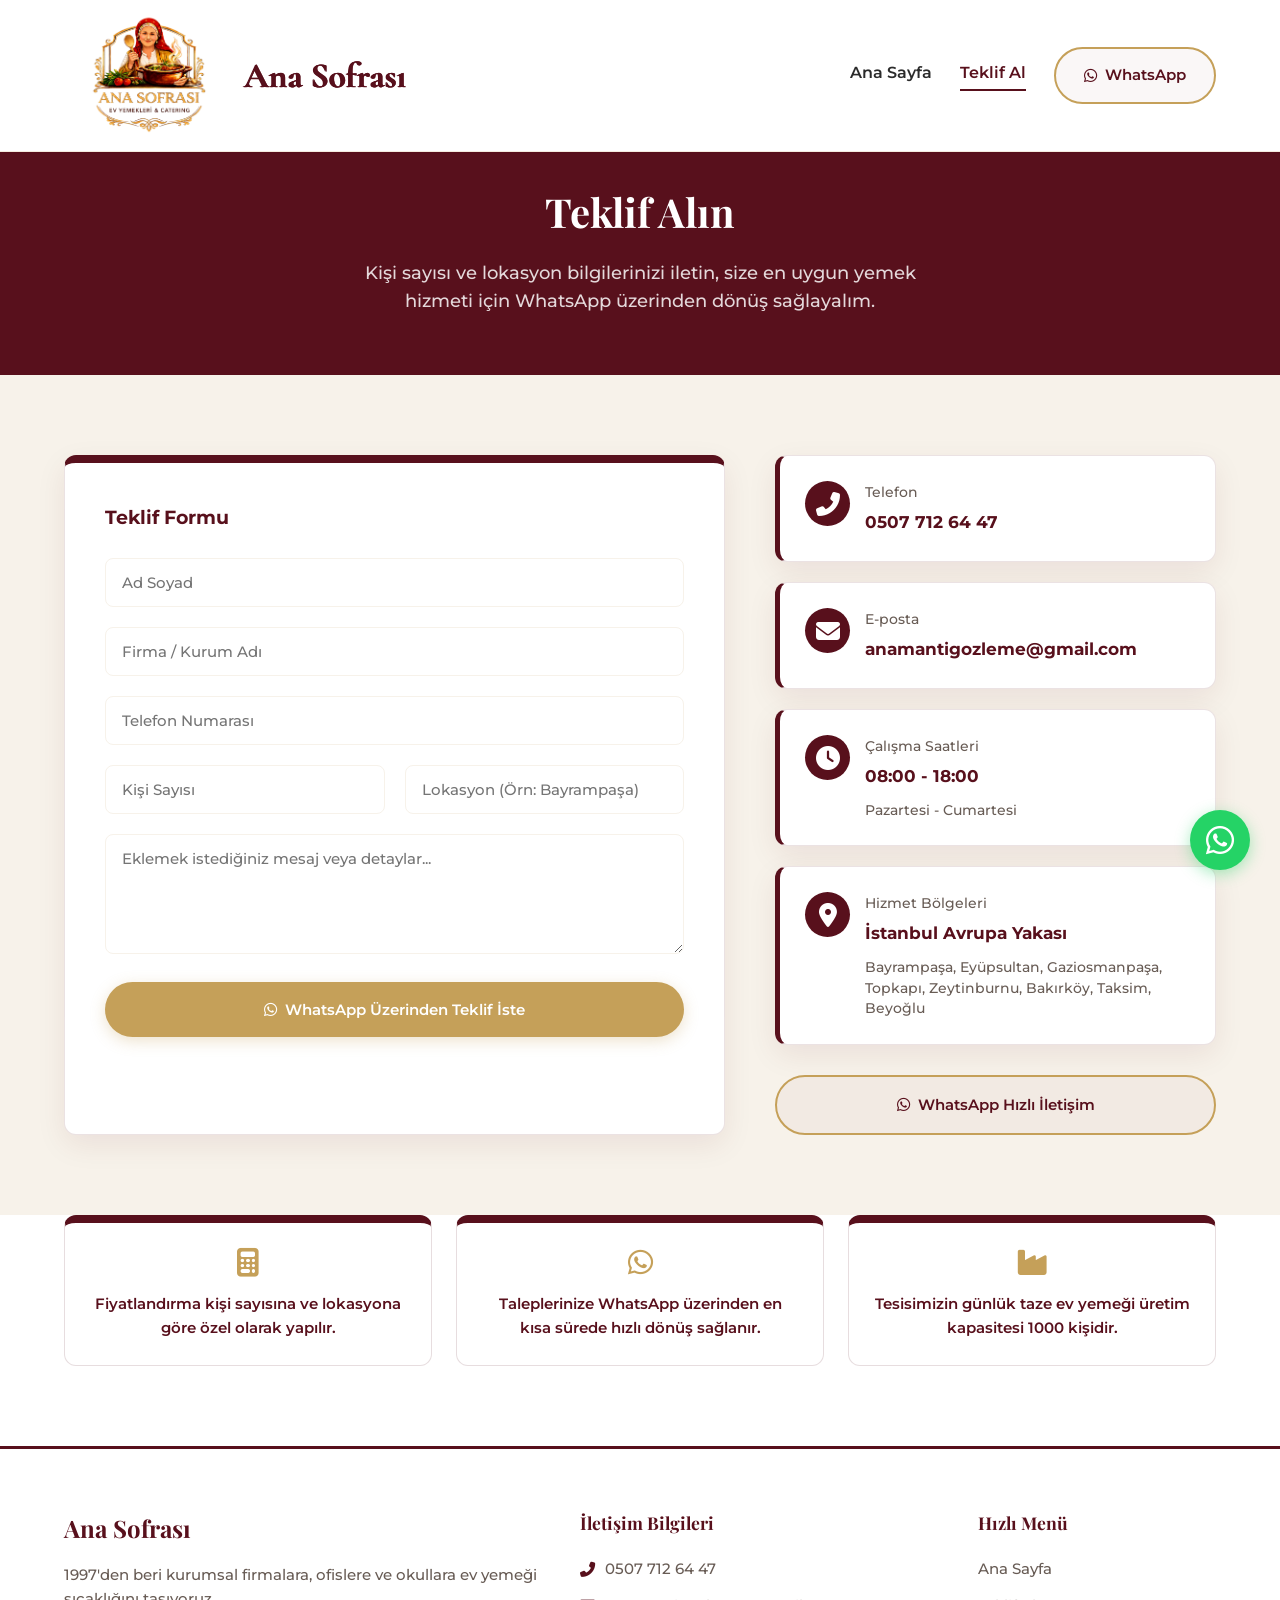
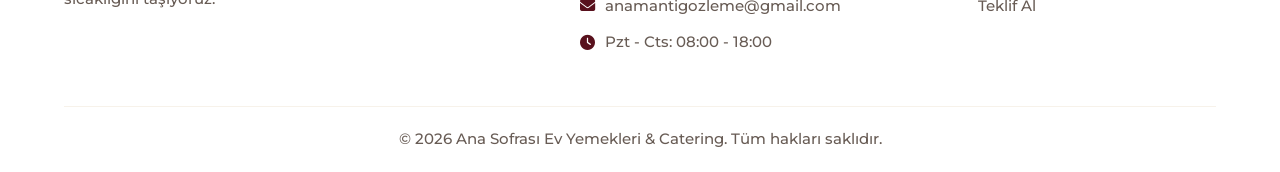
==== commit 1ed12f60: "Add files via upload" ====
--- a/teklif.html
+++ b/teklif.html
@@ -15,7 +15,7 @@
     <link rel="stylesheet" href="https://cdnjs.cloudflare.com/ajax/libs/font-awesome/6.4.0/css/all.min.css">
     
     <!-- Custom CSS -->
-    <link rel="stylesheet" href="style.css?v=20260512-6">
+    <link rel="stylesheet" href="style.css?v=20260512-8">
 </head>
 <body>
 
--- a/style.css
+++ b/style.css
@@ -176,12 +176,14 @@
 
 .logo-text {
     font-family: 'Cormorant Garamond', var(--font-heading);
-    font-size: 2.1rem;
-    font-weight: 700;
+    font-size: 2.2rem;
+    font-weight: 900;
     color: var(--bordo);
     line-height: 1;
     white-space: nowrap;
     letter-spacing: 0;
+    -webkit-text-stroke: 0.4px var(--bordo);
+    text-shadow: 0.4px 0 0 var(--bordo), -0.4px 0 0 var(--bordo);
 }
 
 .nav-links {
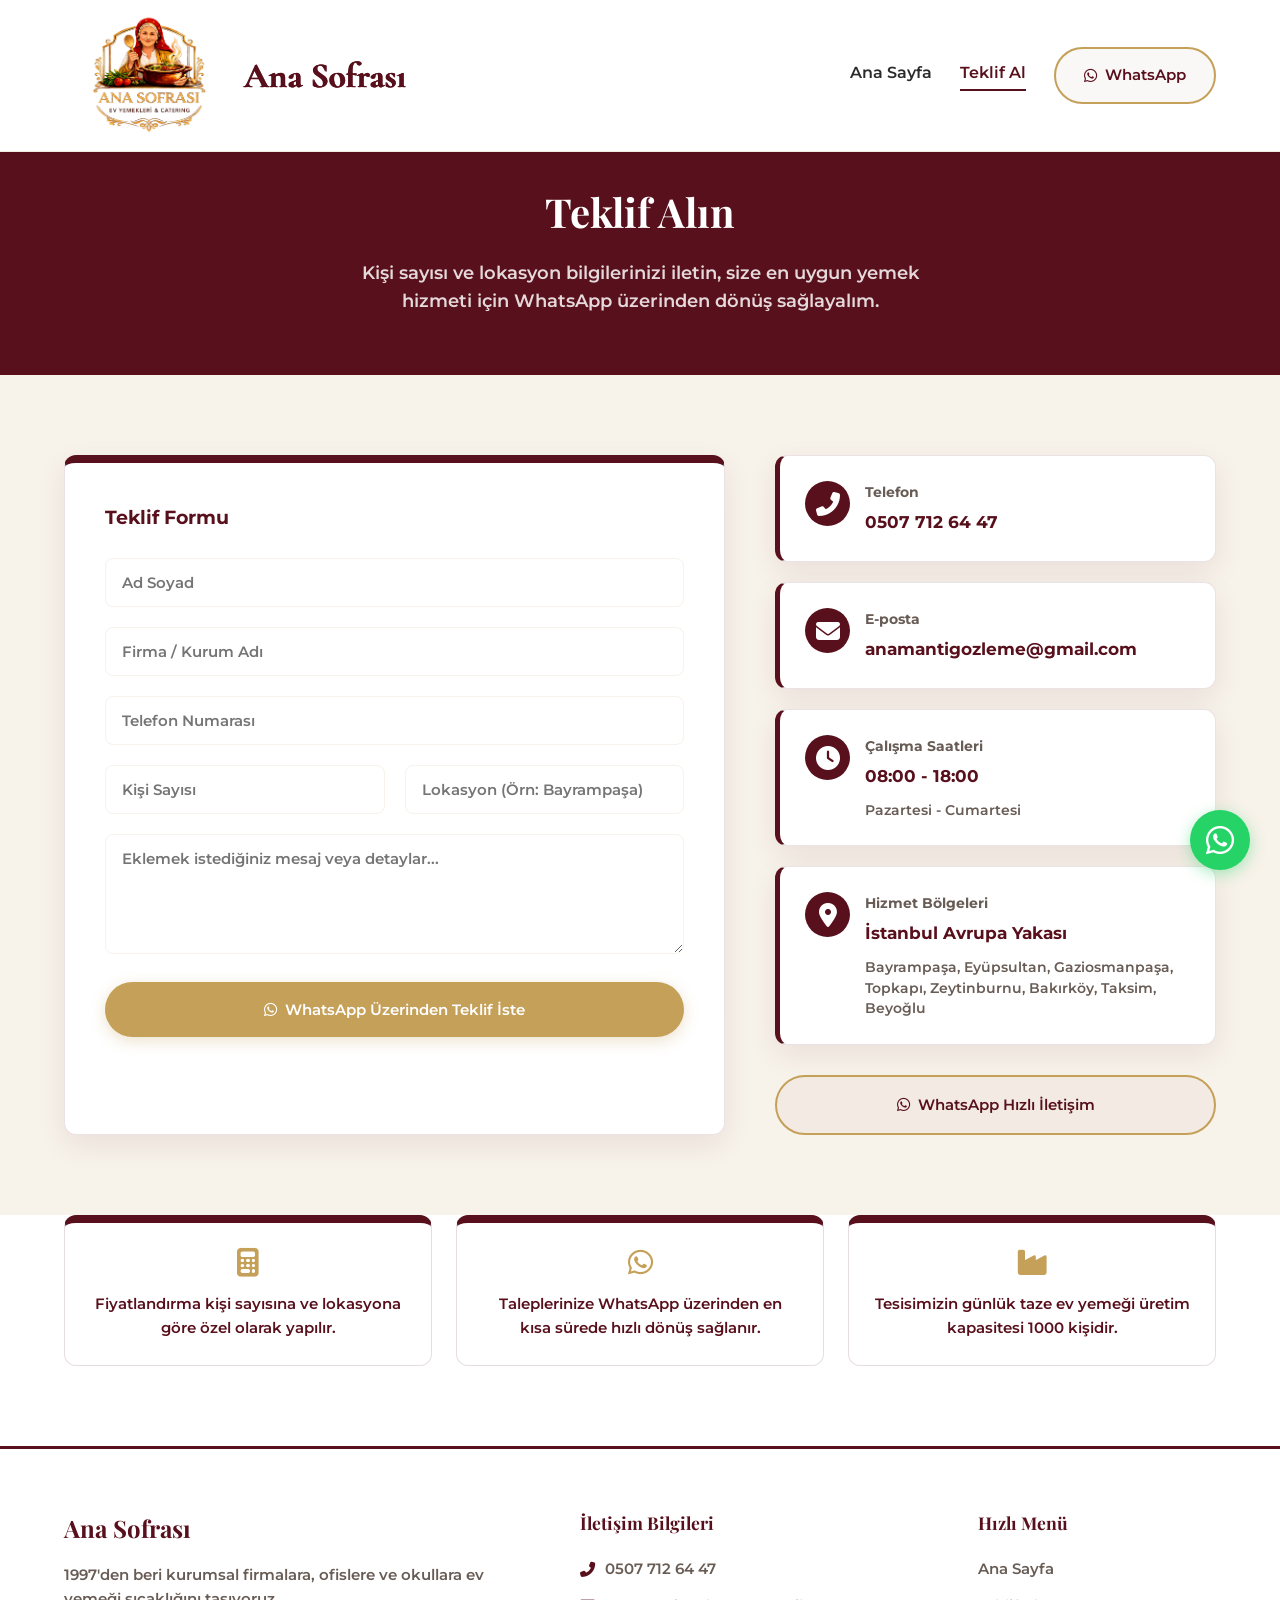
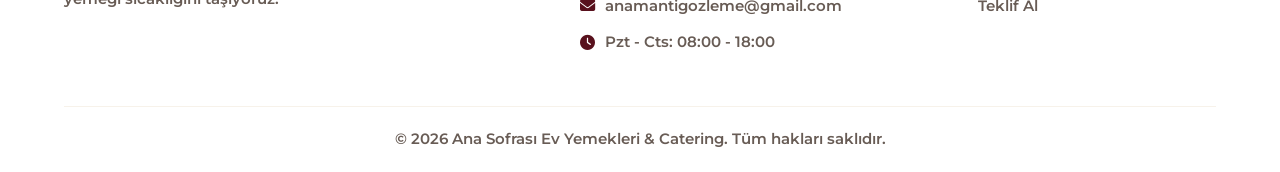
==== commit 365573ae: "Add files via upload" ====
--- a/teklif.html
+++ b/teklif.html
@@ -15,7 +15,7 @@
     <link rel="stylesheet" href="https://cdnjs.cloudflare.com/ajax/libs/font-awesome/6.4.0/css/all.min.css">
     
     <!-- Custom CSS -->
-    <link rel="stylesheet" href="style.css?v=20260512-8">
+    <link rel="stylesheet" href="style.css?v=20260512-9">
 </head>
 <body>
 
--- a/style.css
+++ b/style.css
@@ -44,7 +44,7 @@
     color: var(--text-main);
     background-color: var(--cream);
     line-height: 1.6;
-    font-weight: 500;
+    font-weight: 600;
     overflow-x: hidden;
 }
 
@@ -256,7 +256,7 @@
 
 .mobile-menu a {
     font-size: 1.2rem;
-    font-weight: 500;
+    font-weight: 700;
     color: var(--bordo);
     border-bottom: 1px solid var(--beige);
     padding-bottom: 10px;
@@ -330,7 +330,7 @@
 .hero-content p {
     font-size: 1.15rem;
     color: var(--text-muted);
-    font-weight: 500;
+    font-weight: 600;
     margin-bottom: 35px;
     max-width: 90%;
 }
@@ -633,6 +633,7 @@
 .footer p {
     color: var(--text-muted);
     font-size: 0.95rem;
+    font-weight: 600;
 }
 
 .footer h4 {
@@ -645,6 +646,7 @@
     margin-bottom: 12px;
     color: var(--text-muted);
     font-size: 0.95rem;
+    font-weight: 600;
     display: flex;
     align-items: center;
     gap: 10px;
@@ -668,6 +670,7 @@
     border-top: 1px solid var(--beige);
     color: var(--text-muted);
     font-size: 0.85rem;
+    font-weight: 600;
 }
 
 /* -------------------------------------
@@ -725,7 +728,7 @@
     border-radius: 8px;
     font-family: var(--font-body);
     font-size: 0.95rem;
-    font-weight: 500;
+    font-weight: 600;
     background-color: #FFFFFF;
     color: var(--text-main);
     transition: var(--transition);
@@ -779,7 +782,7 @@
     font-family: var(--font-body);
     color: var(--text-muted);
     font-size: 0.9rem;
-    font-weight: 500;
+    font-weight: 700;
     margin-bottom: 5px;
 }
 
@@ -795,6 +798,7 @@
     font-size: 0.85rem;
     color: var(--text-muted);
     line-height: 1.5;
+    font-weight: 600;
 }
 
 /* Mini Info Cards */
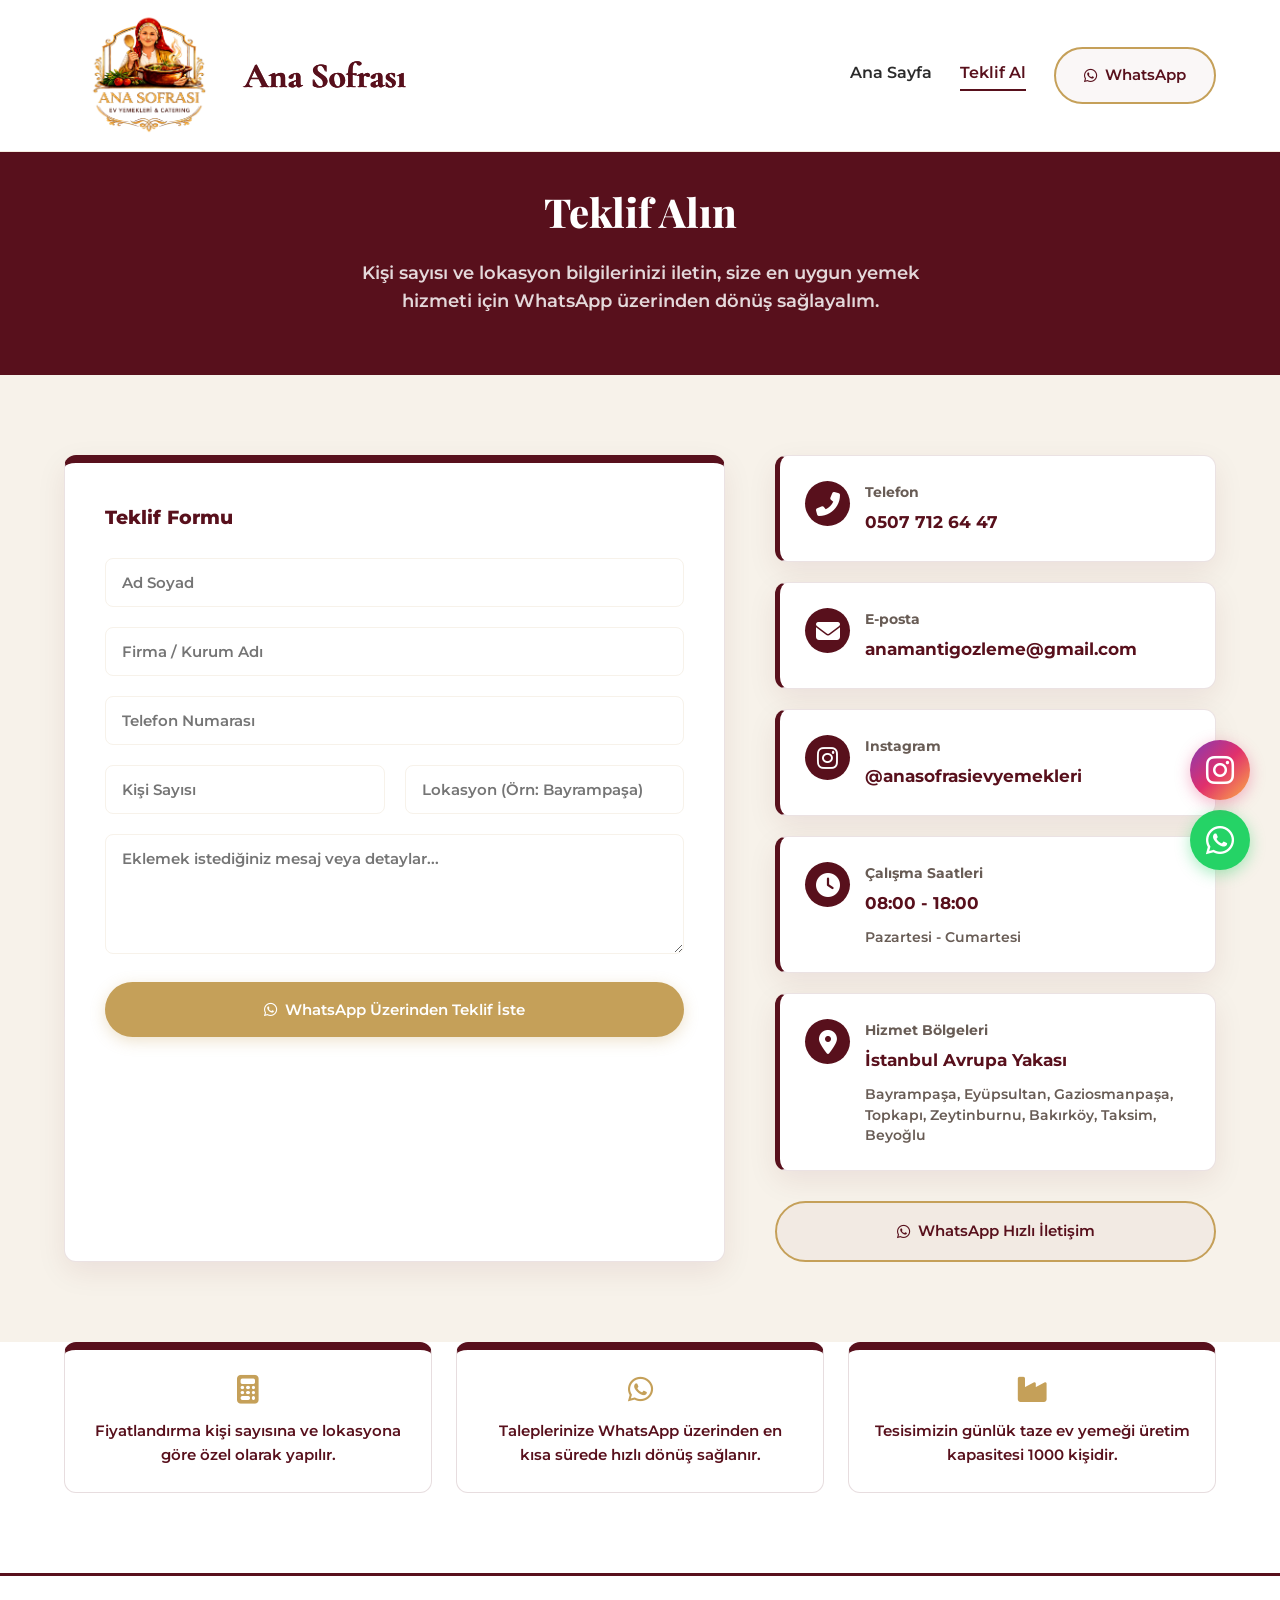
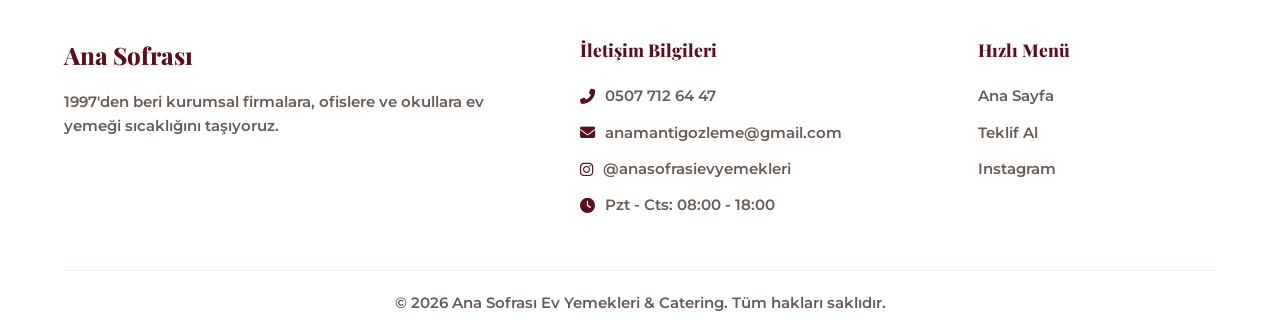
==== commit ce10dae9: "Add files via upload" ====
--- a/teklif.html
+++ b/teklif.html
@@ -9,19 +9,22 @@
     <!-- Google Fonts -->
     <link rel="preconnect" href="https://fonts.googleapis.com">
     <link rel="preconnect" href="https://fonts.gstatic.com" crossorigin>
-    <link href="https://fonts.googleapis.com/css2?family=Cormorant+Garamond:wght@600;700&family=Montserrat:wght@400;500;600&family=Playfair+Display:ital,wght@0,600;0,700;1,600&display=swap" rel="stylesheet">
+    <link href="https://fonts.googleapis.com/css2?family=Cormorant+Garamond:wght@600;700&family=Montserrat:wght@400;500;600;700;800&family=Playfair+Display:ital,wght@0,600;0,700;1,600&display=swap" rel="stylesheet">
     
     <!-- FontAwesome -->
     <link rel="stylesheet" href="https://cdnjs.cloudflare.com/ajax/libs/font-awesome/6.4.0/css/all.min.css">
     
     <!-- Custom CSS -->
-    <link rel="stylesheet" href="style.css?v=20260512-9">
+    <link rel="stylesheet" href="style.css?v=20260512-13">
 </head>
 <body>
 
     <!-- Floating WhatsApp -->
     <a href="https://wa.me/905077126447?text=Merhaba,%20Ana%20Sofrası%20Catering%20hakkında%20bilgi%20almak%20istiyorum." target="_blank" class="floating-whatsapp" aria-label="WhatsApp ile İletişim">
         <i class="fab fa-whatsapp"></i>
+    </a>
+    <a href="https://www.instagram.com/anasofrasievyemekleri/" target="_blank" class="floating-instagram" aria-label="Instagram hesabımız">
+        <i class="fab fa-instagram"></i>
     </a>
 
     <!-- Navbar -->
@@ -72,7 +75,7 @@
             
             <!-- Sol: Teklif Formu -->
             <div class="offer-form-wrapper">
-                <h3 style="margin-bottom: 25px; font-family: var(--font-body); color: var(--bordo);">Teklif Formu</h3>
+                <h3 style="margin-bottom: 25px; font-family: var(--font-body); color: var(--bordo); font-weight: 800;">Teklif Formu</h3>
                 <form id="teklifForm">
                     <div class="form-group">
                         <input type="text" id="t_name" class="form-input" placeholder="Ad Soyad" required>
@@ -117,6 +120,14 @@
                         <a href="mailto:anamantigozleme@gmail.com">anamantigozleme@gmail.com</a>
                     </div>
                 </div>
+
+                <div class="contact-info-card">
+                    <i class="fab fa-instagram"></i>
+                    <div>
+                        <h5>Instagram</h5>
+                        <a href="https://www.instagram.com/anasofrasievyemekleri/" target="_blank">@anasofrasievyemekleri</a>
+                    </div>
+                </div>
                 
                 <div class="contact-info-card">
                     <i class="fas fa-clock"></i>
@@ -176,6 +187,7 @@
                     <ul class="footer-list">
                         <li><i class="fas fa-phone-alt"></i> 0507 712 64 47</li>
                         <li><i class="fas fa-envelope"></i> anamantigozleme@gmail.com</li>
+                        <li><i class="fab fa-instagram"></i> <a href="https://www.instagram.com/anasofrasievyemekleri/" target="_blank">@anasofrasievyemekleri</a></li>
                         <li><i class="fas fa-clock"></i> Pzt - Cts: 08:00 - 18:00</li>
                     </ul>
                 </div>
@@ -185,6 +197,7 @@
                     <ul class="footer-list footer-links">
                         <li><a href="index.html">Ana Sayfa</a></li>
                         <li><a href="teklif.html">Teklif Al</a></li>
+                        <li><a href="https://www.instagram.com/anasofrasievyemekleri/" target="_blank">Instagram</a></li>
                     </ul>
                 </div>
             </div>
--- a/style.css
+++ b/style.css
@@ -56,7 +56,7 @@
 h6 {
     font-family: var(--font-heading);
     color: var(--bordo);
-    font-weight: 700;
+    font-weight: 800;
 }
 
 a {
@@ -291,6 +291,29 @@
     background-color: #1ebd5a;
 }
 
+.floating-instagram {
+    position: fixed;
+    bottom: 100px;
+    right: 30px;
+    background: linear-gradient(135deg, #833AB4 0%, #E1306C 50%, #FCAF45 100%);
+    color: #FFFFFF;
+    width: 60px;
+    height: 60px;
+    border-radius: 50%;
+    display: flex;
+    align-items: center;
+    justify-content: center;
+    font-size: 32px;
+    box-shadow: 0 4px 15px rgba(225, 48, 108, 0.35);
+    z-index: 998;
+    transition: var(--transition);
+}
+
+.floating-instagram:hover {
+    transform: scale(1.1);
+    box-shadow: 0 6px 20px rgba(225, 48, 108, 0.45);
+}
+
 /* HERO SECTION */
 .hero {
     padding: 190px 0 80px;
@@ -325,6 +348,7 @@
     font-size: 3.5rem;
     line-height: 1.1;
     margin-bottom: 24px;
+    font-weight: 800;
 }
 
 .hero-content p {
@@ -414,16 +438,18 @@
     font-size: 2.2rem;
     margin-bottom: 20px;
     color: var(--bordo);
+    font-weight: 800;
 }
 
 .section-subtitle {
     color: var(--bordo);
-    font-size: 0.9rem;
-    font-weight: 600;
+    font-size: 0.95rem;
+    font-weight: 800;
     text-transform: uppercase;
     letter-spacing: 1.5px;
     margin-bottom: 10px;
     display: block;
+    font-family: var(--font-body);
 }
 
 .section-subtitle::after {
@@ -496,7 +522,7 @@
     font-size: 1rem;
     color: var(--bordo);
     font-family: var(--font-body);
-    font-weight: 700;
+    font-weight: 800;
 }
 
 /* MENU GALLERY */
@@ -595,6 +621,7 @@
 .cta-section h2 {
     color: #FFFFFF;
     font-size: 2rem;
+    font-weight: 800;
     margin-bottom: 30px;
     max-width: 600px;
     margin-left: auto;
@@ -625,7 +652,7 @@
     font-family: var(--font-heading);
     font-size: 1.5rem;
     color: var(--bordo);
-    font-weight: 700;
+    font-weight: 800;
     margin-bottom: 15px;
     display: block;
 }
@@ -639,6 +666,7 @@
 .footer h4 {
     color: var(--bordo);
     font-size: 1.1rem;
+    font-weight: 800;
     margin-bottom: 20px;
 }
 
@@ -685,6 +713,7 @@
 .small-hero h1 {
     color: #FFFFFF;
     font-size: 2.5rem;
+    font-weight: 800;
     margin-bottom: 15px;
 }
 
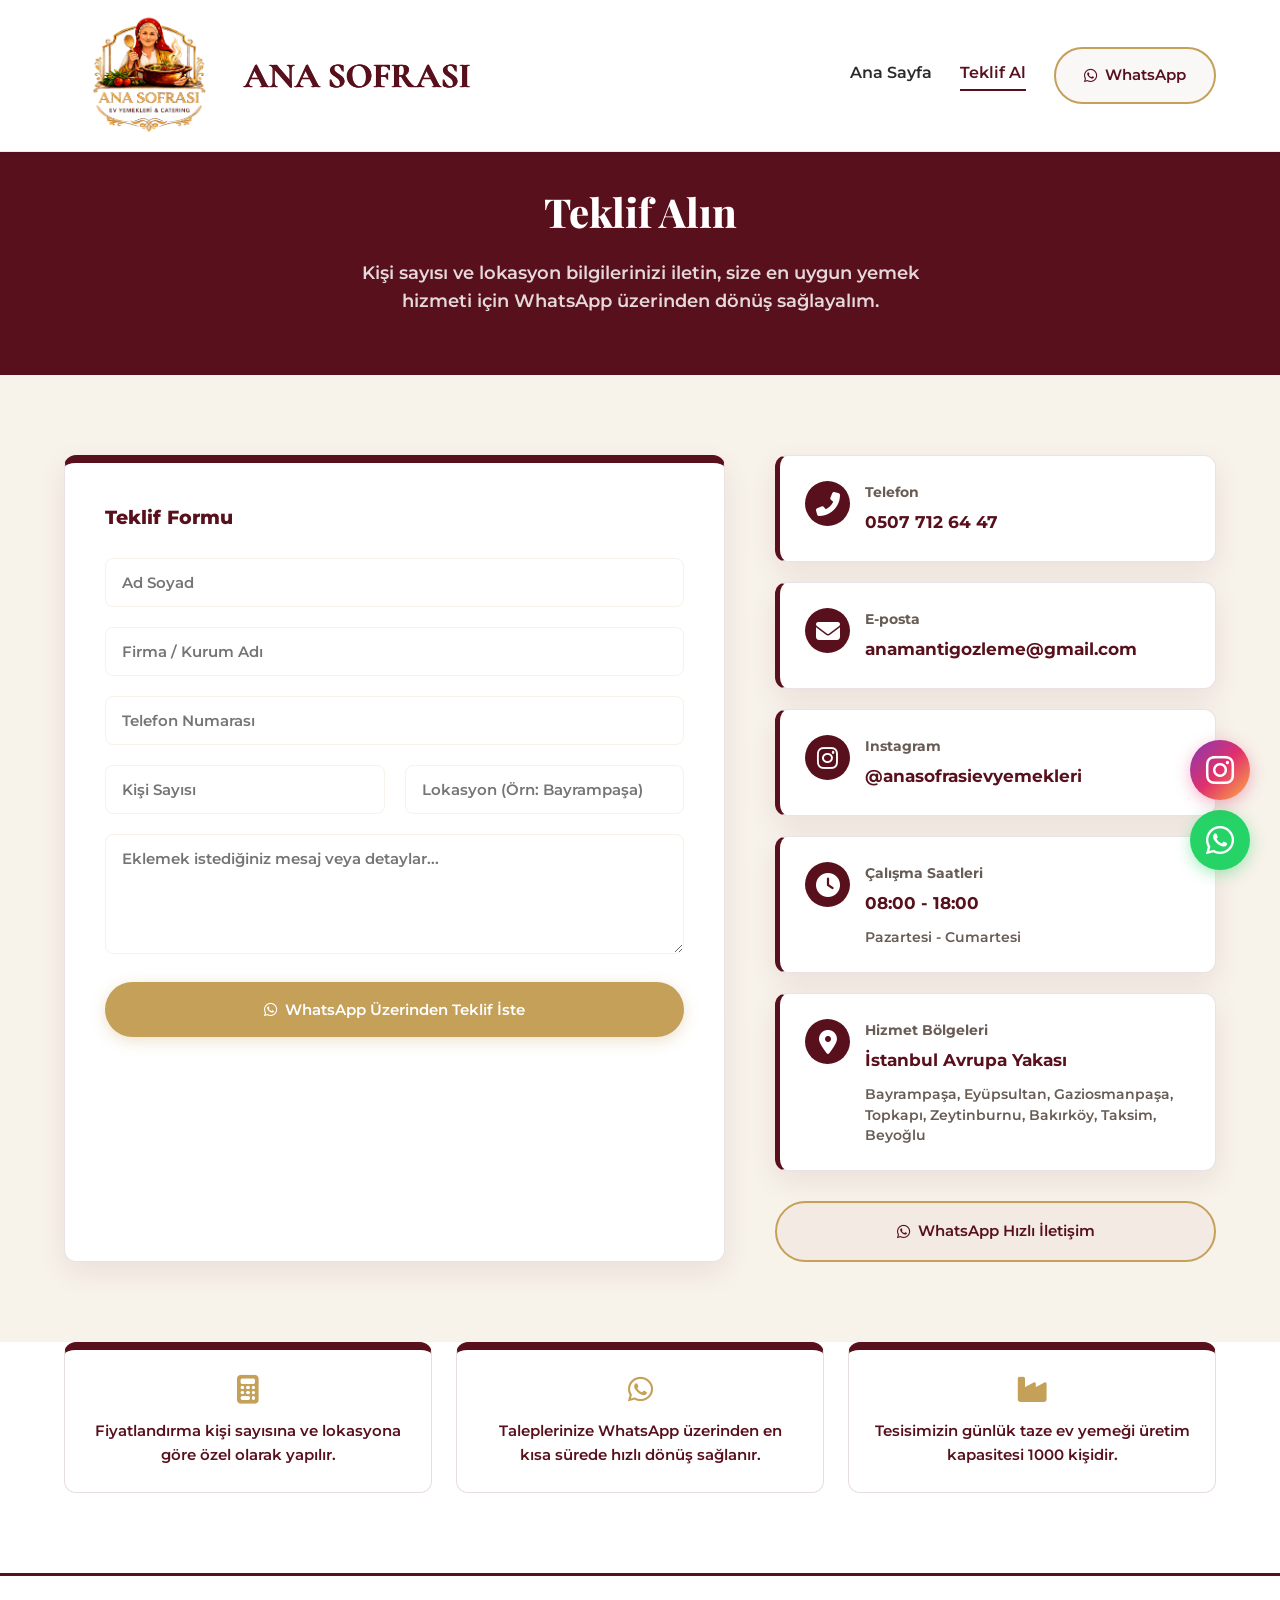
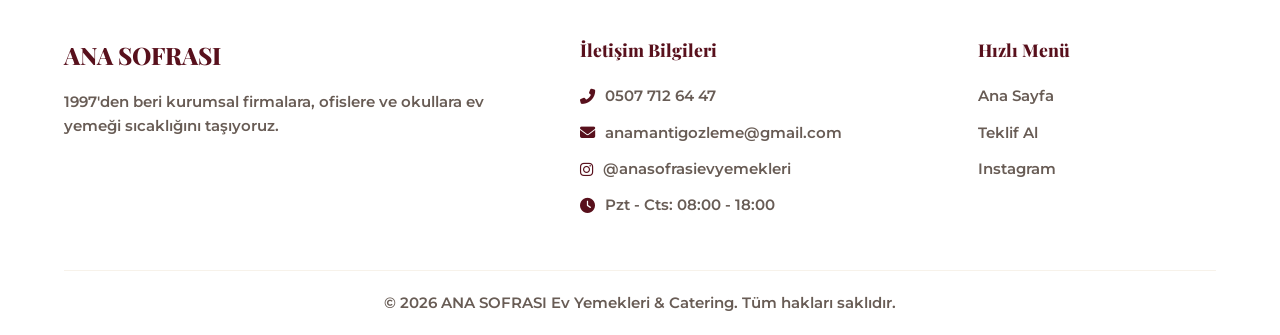
==== commit ddb49119: "Add files via upload" ====
--- a/teklif.html
+++ b/teklif.html
@@ -3,8 +3,8 @@
 <head>
     <meta charset="UTF-8">
     <meta name="viewport" content="width=device-width, initial-scale=1.0">
-    <title>Teklif Al | Ana Sofrası Ev Yemekleri & Catering</title>
-    <meta name="description" content="Ana Sofrası'ndan kurumsal yemek, ofis ve okul yemekleri için catering teklifi alın.">
+    <title>Teklif Al | ANA SOFRASI Ev Yemekleri & Catering</title>
+    <meta name="description" content="ANA SOFRASI'ndan kurumsal yemek, ofis ve okul yemekleri için catering teklifi alın.">
     
     <!-- Google Fonts -->
     <link rel="preconnect" href="https://fonts.googleapis.com">
@@ -15,7 +15,7 @@
     <link rel="stylesheet" href="https://cdnjs.cloudflare.com/ajax/libs/font-awesome/6.4.0/css/all.min.css">
     
     <!-- Custom CSS -->
-    <link rel="stylesheet" href="style.css?v=20260512-13">
+    <link rel="stylesheet" href="style.css?v=20260512-14">
 </head>
 <body>
 
@@ -31,8 +31,8 @@
     <nav class="navbar" id="navbar">
         <div class="container nav-container">
             <a href="index.html" class="logo-container">
-                <img src="images/logo.png" alt="Ana Sofrası Logo" class="logo-img" onerror="this.style.display='none';">
-                <span class="logo-text">Ana Sofrası</span>
+                <img src="images/logo.png" alt="ANA SOFRASI Logo" class="logo-img" onerror="this.style.display='none';">
+                <span class="logo-text">ANA SOFRASI</span>
             </a>
             
             <div class="nav-links">
@@ -178,7 +178,7 @@
         <div class="container">
             <div class="footer-grid">
                 <div class="footer-brand">
-                    <span class="footer-logo">Ana Sofrası</span>
+                    <span class="footer-logo">ANA SOFRASI</span>
                     <p>1997'den beri kurumsal firmalara, ofislere ve okullara ev yemeği sıcaklığını taşıyoruz.</p>
                 </div>
                 
@@ -203,7 +203,7 @@
             </div>
             
             <div class="footer-bottom">
-                <p>&copy; <span id="currentYear"></span> Ana Sofrası Ev Yemekleri & Catering. Tüm hakları saklıdır.</p>
+                <p>&copy; <span id="currentYear"></span> ANA SOFRASI Ev Yemekleri & Catering. Tüm hakları saklıdır.</p>
             </div>
         </div>
     </footer>
